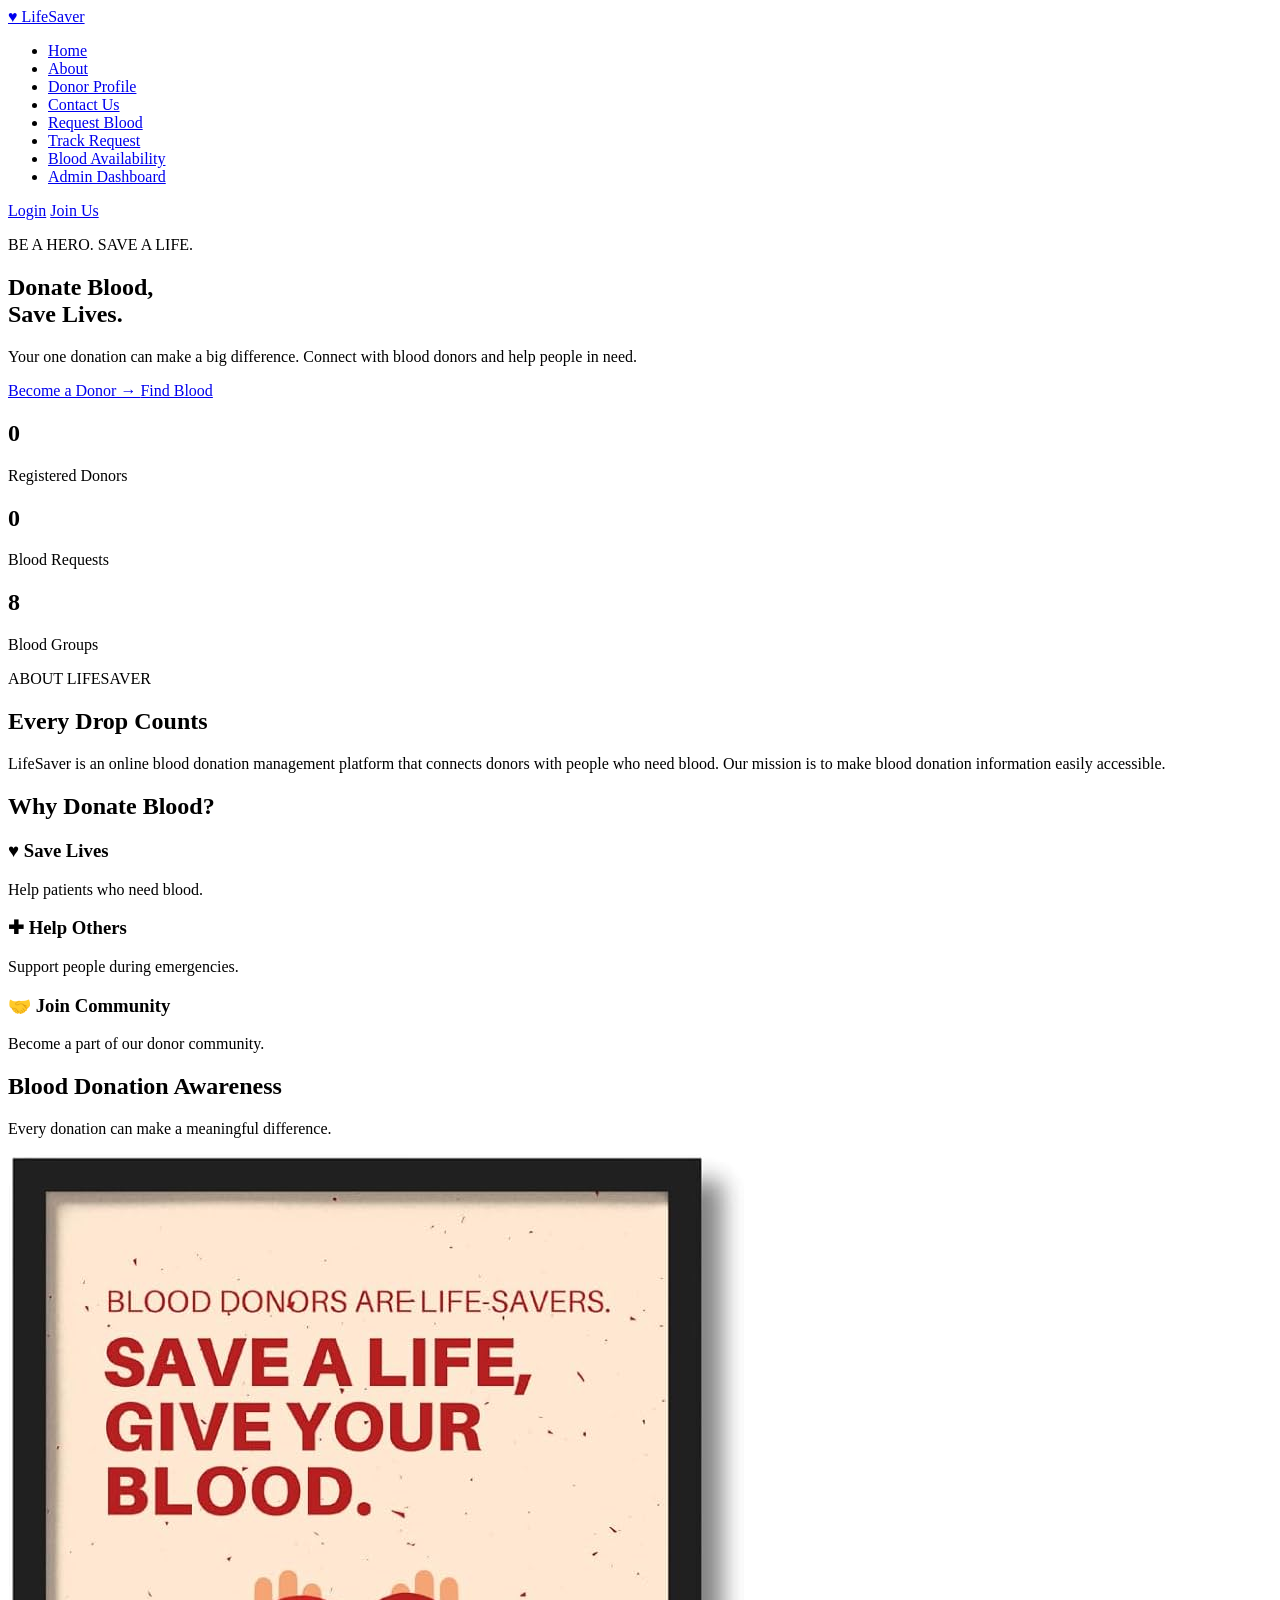
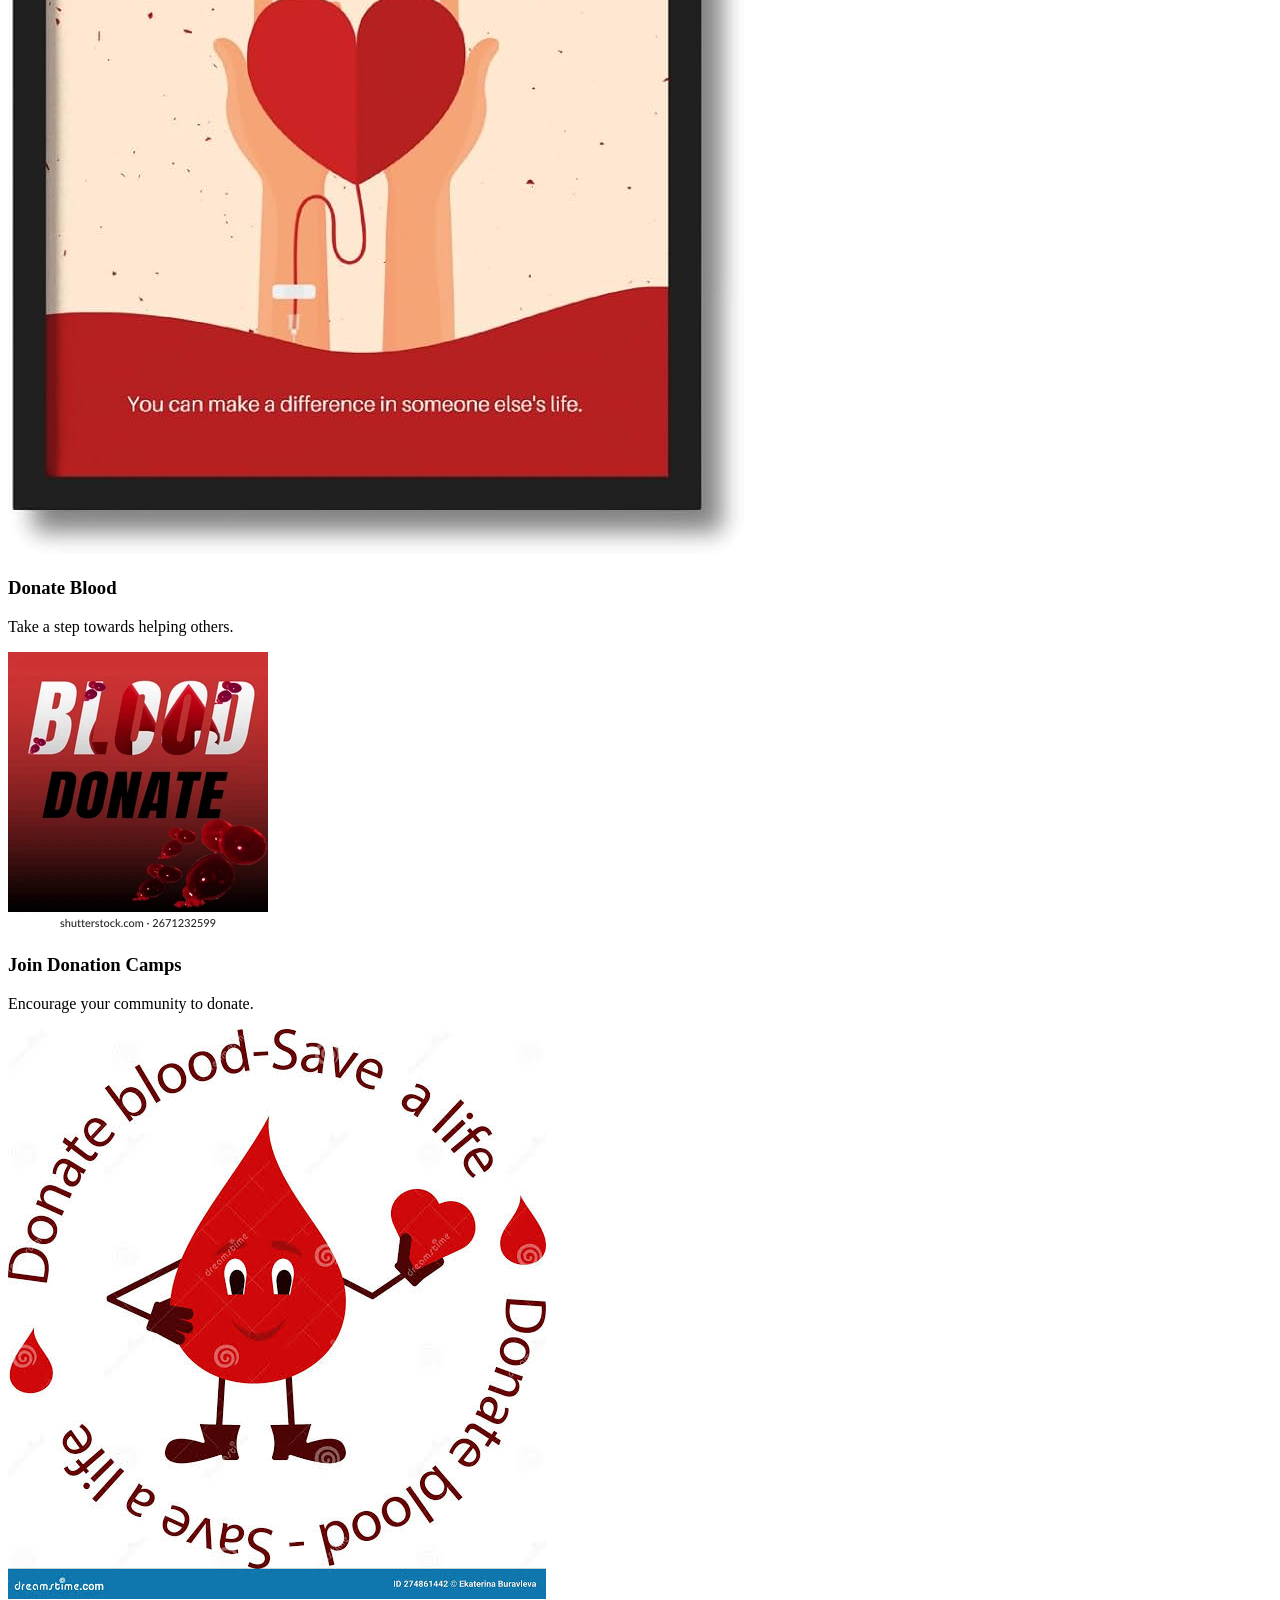
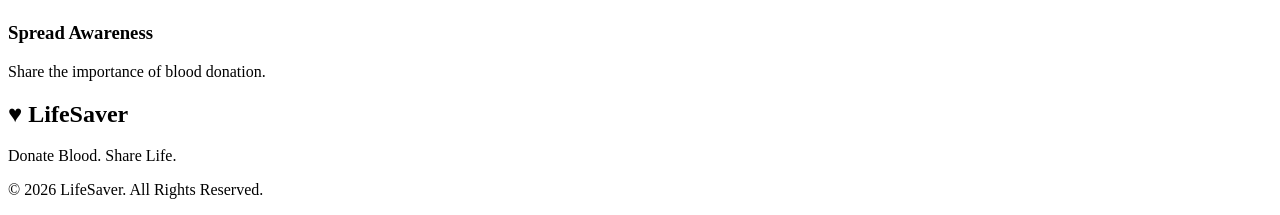
==== index.html @ 7745235a "Add files via upload" ====
<!DOCTYPE html>
<html lang="en">
<head>
    <meta charset="UTF-8">
    <meta name="viewport" content="width=device-width, initial-scale=1.0">

    <title>LifeSaver | Blood Donation Management</title>

    <link rel="stylesheet" href="CSS/style.css">
</head>

<body>

    <!-- Navigation Bar -->
    <header>
        <nav class="navbar">

            <a href="index.html" class="logo">
                ♥ LifeSaver
            </a>

            <ul class="nav-links">
                <li><a href="index.html">Home</a></li>
                <li><a href="about.html">About</a></li>
                <li><a href="donor-profile.html">Donor Profile</a></li>
                <li><a href="contact.html">Contact Us</a></li>
                <li><a href="blood-request.html">Request Blood</a></li>
                <li><a href="track-request.html">Track Request</a></li>
                <li><a href="availability.html">Blood Availability</a></li>
                <li><a href="admin.html">Admin Dashboard</a></li>
            </ul>

            <div class="nav-buttons">
                <a href="login.html" class="login-btn">Login</a>
                <a href="register.html" class="join-btn">Join Us</a>
            </div>

        </nav>
    </header>

    <!-- Hero Section -->
    <section class="hero">

        <div class="hero-content">

            <p class="tagline">BE A HERO. SAVE A LIFE.</p>

            <h1>
                Donate Blood,<br>
                <span>Save Lives.</span>
            </h1>

            <p class="hero-description">
                Your one donation can make a big difference.
                Connect with blood donors and help people in need.
            </p>

            <div class="hero-buttons">

                <a href="register.html" class="primary-btn">
                    Become a Donor →
                </a>

                <a href="search-donor.html" class="secondary-btn">
                    Find Blood
                </a>

            </div>

        </div>

    </section>

    <!-- Statistics Section -->
    <section class="statistics">

        <div class="stat-card">
            <h2 id="donorCount">0</h2>
            <p>Registered Donors</p>
        </div>

        <div class="stat-card">
            <h2 id="requestCount">0</h2>
            <p>Blood Requests</p>
        </div>

        <div class="stat-card">
            <h2>8</h2>
            <p>Blood Groups</p>
        </div>

    </section>

    <!-- About Section -->
    <section class="about">

        <p class="section-tag">ABOUT LIFESAVER</p>

        <h2>Every Drop Counts</h2>

        <p>
            LifeSaver is an online blood donation management
            platform that connects donors with people who
            need blood. Our mission is to make blood donation
            information easily accessible.
        </p>

    </section>

    <!-- Why Donate Section -->
    <section class="why-donate">

        <h2>Why Donate Blood?</h2>

        <div class="cards">

            <div class="card">
                <h3>♥ Save Lives</h3>
                <p>Help patients who need blood.</p>
            </div>

            <div class="card">
                <h3>✚ Help Others</h3>
                <p>Support people during emergencies.</p>
            </div>

            <div class="card">
                <h3>🤝 Join Community</h3>
                <p>Become a part of our donor community.</p>
            </div>

        </div>

    </section>
    
    <!-- Blood Donation Awareness -->
<section class="awareness">
    <h2>Blood Donation Awareness</h2>
    <p>Every donation can make a meaningful difference.</p>

    <div class="awareness-cards">

        <div class="awareness-card">
            <img src="IMAGES/donation1.jpg" alt="Blood donation awareness">
            <h3>Donate Blood</h3>
            <p>Take a step towards helping others.</p>
        </div>

        <div class="awareness-card">
            <img src="IMAGES/donation2.jpg" alt="Blood donation camp">
            <h3>Join Donation Camps</h3>
            <p>Encourage your community to donate.</p>
        </div>

        <div class="awareness-card">
            <img src="IMAGES/donation3.jpg" alt="Helping people">
            <h3>Spread Awareness</h3>
            <p>Share the importance of blood donation.</p>
        </div>

    </div>
</section>
    <!-- Footer -->
    <footer>

        <h2>♥ LifeSaver</h2>

        <p>Donate Blood. Share Life.</p>

        <p>© 2026 LifeSaver. All Rights Reserved.</p>

    </footer>

    <script src="JS/script.js"></script>

</body>
</html>
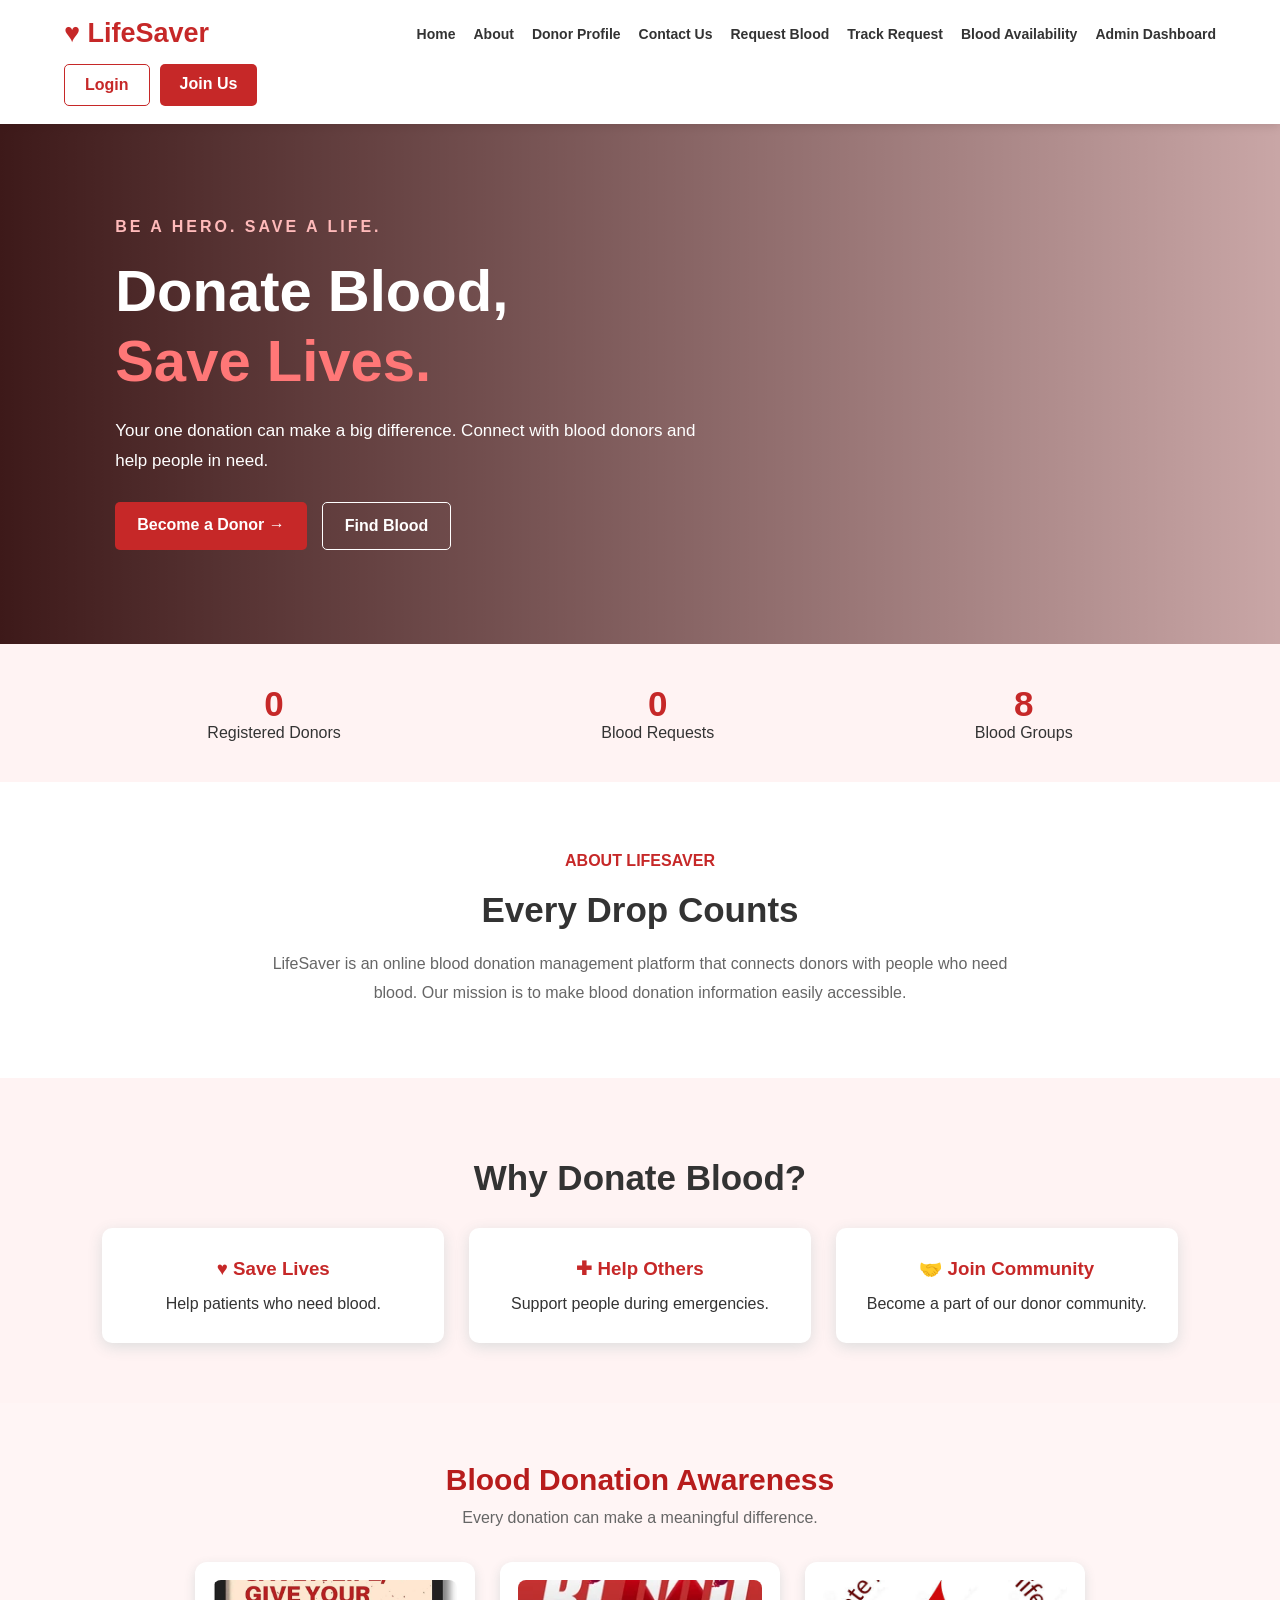
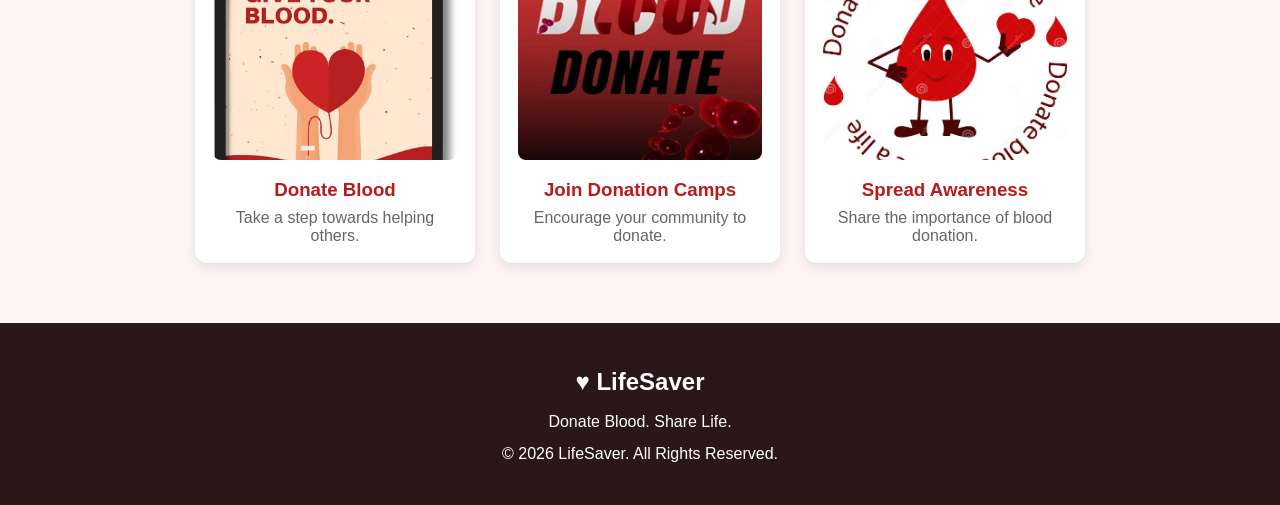
==== commit c8f9dcc5: "Update index.html" ====
--- a/index.html
+++ b/index.html
@@ -7,7 +7,7 @@
 
     <title>LifeSaver | Blood Donation Management</title>
 
-    <link rel="stylesheet" href="CSS/style.css">
+    <link rel="stylesheet" href="css/style.css">
 </head>
 
 <body>
--- a/css/style.css
+++ b/css/style.css
@@ -0,0 +1,631 @@
+
+* {
+    margin: 0;
+    padding: 0;
+    box-sizing: border-box;
+}
+
+body {
+    font-family: Arial, sans-serif;
+    color: #333;
+    background-color: #fff;
+    margin: 0;
+    padding: 0;
+}
+
+/* Navbar */
+.navbar {
+    display: flex;
+    justify-content: space-between;
+    align-items: center;
+    padding: 20px 7%;
+    background: white;
+    flex-wrap: wrap;
+    gap: 15px;
+    box-shadow: 0 2px 10px #ddd;
+}
+
+.logo {
+    color: #c62828;
+    font-size: 27px;
+    font-weight: bold;
+    text-decoration: none;
+}
+
+.nav-links {
+    display: flex;
+    list-style: none;
+    gap: 22px;
+}
+
+.nav-links a {
+    text-decoration: none;
+    color: #333;
+    font-weight: bold;
+}
+
+.nav-links a:hover {
+    color: #c62828;
+}
+
+.nav-buttons {
+    display: flex;
+    gap: 10px;
+}
+
+.login-btn, .join-btn {
+    padding: 11px 20px;
+    text-decoration: none;
+    border-radius: 5px;
+    font-weight: bold;
+}
+
+.login-btn {
+    color: #c62828;
+    border: 1px solid #c62828;
+}
+
+.join-btn {
+    background: #c62828;
+    color: white;
+}
+
+/* Hero Section */
+.hero {
+    min-height: 520px;
+    padding: 80px 9%;
+    display: flex;
+    align-items: center;
+    color: white;
+
+    background:
+    linear-gradient(90deg,
+    rgba(40,0,0,.9),
+    rgba(100,0,0,.35)),
+    url("../images/blood-donation.jpg")
+    center/cover no-repeat;
+}
+
+.hero-content {
+    max-width: 600px;
+}
+
+.tagline {
+    color: #ffbaba;
+    letter-spacing: 3px;
+    font-weight: bold;
+}
+
+.hero h1 {
+    font-size: 58px;
+    margin: 20px 0;
+    line-height: 1.2;
+}
+
+.hero h1 span {
+    color: #ff7777;
+}
+
+.hero-description {
+    line-height: 1.8;
+    margin-bottom: 25px;
+    font-size: 17px;
+}
+
+.hero-buttons {
+    display: flex;
+    gap: 15px;
+    flex-wrap: wrap;
+}
+
+.primary-btn, .secondary-btn {
+    padding: 14px 22px;
+    border-radius: 5px;
+    text-decoration: none;
+    font-weight: bold;
+}
+
+.primary-btn {
+    background: #c62828;
+    color: white;
+}
+
+.secondary-btn {
+    border: 1px solid white;
+    color: white;
+}
+
+/* Statistics */
+.statistics {
+    display: flex;
+    justify-content: space-around;
+    padding: 40px 7%;
+    background: #fff3f3;
+    flex-wrap: wrap;
+    gap: 25px;
+}
+
+.stat-card {
+    text-align: center;
+}
+
+.stat-card h2 {
+    font-size: 35px;
+    color: #c62828;
+}
+
+/* About */
+.about {
+    text-align: center;
+    padding: 70px 10%;
+}
+
+.section-tag {
+    color: #c62828;
+    font-weight: bold;
+}
+
+.about h2, .why-donate h2 {
+    font-size: 35px;
+    margin: 20px 0;
+}
+
+.about > p:last-child {
+    max-width: 750px;
+    margin: auto;
+    color: #666;
+    line-height: 1.8;
+}
+
+/* Why Donate */
+.why-donate {
+    padding: 60px 8%;
+    text-align: center;
+    background: #fff3f3;
+}
+
+.cards {
+    display: flex;
+    gap: 25px;
+    margin-top: 30px;
+    flex-wrap: wrap;
+}
+
+.card {
+    flex: 1;
+    min-width: 200px;
+    padding: 30px 20px;
+    background: white;
+    border-radius: 10px;
+    box-shadow: 0 4px 15px #ddd;
+}
+
+.card h3 {
+    color: #c62828;
+    margin-bottom: 15px;
+}
+
+/* Footer */
+footer {
+    background: #2b1717;
+    color: white;
+    text-align: center;
+    padding: 35px;
+    line-height: 2;
+}
+
+/* Responsive */
+@media(max-width: 768px) {
+
+    .navbar {
+        flex-direction: column;
+    }
+
+    .nav-links {
+        flex-wrap: wrap;
+        justify-content: center;
+    }
+
+    .hero {
+        padding: 60px 7%;
+    }
+
+    .hero h1 {
+        font-size: 40px;
+    }
+
+    .cards {
+        flex-direction: column;
+    }
+}
+.about-page {
+    padding: 60px 10%;
+    text-align: center;
+    background: #fff5f5;
+}
+
+.about-page h1 {
+    color: #b71c1c;
+    font-size: 36px;
+}
+
+.about-intro {
+    max-width: 700px;
+    margin: 20px auto 40px;
+    line-height: 1.8;
+}
+
+.about-content {
+    background: white;
+    padding: 30px;
+    border-radius: 12px;
+    text-align: left;
+    box-shadow: 0 3px 12px #ddd;
+}
+
+.about-content h2 {
+    color: #b71c1c;
+    margin-top: 25px;
+}
+
+.about-content p,
+.about-content li {
+    line-height: 1.8;
+}
+/* Donor Registration Page */
+
+.register-section {
+    max-width: 500px;
+    margin: 50px auto;
+    padding: 30px;
+    background: #fff;
+    border-radius: 12px;
+    box-shadow: 0 4px 15px #ddd;
+    text-align: center;
+}
+
+.register-section h1 {
+    color: #b71c1c;
+    margin-bottom: 10px;
+}
+
+.register-section p {
+    color: #666;
+    margin-bottom: 25px;
+}
+
+.register-section form {
+    display: flex;
+    flex-direction: column;
+    gap: 15px;
+}
+
+.register-section input,
+.register-section select {
+    width: 100%;
+    padding: 13px;
+    border: 1px solid #ccc;
+    border-radius: 6px;
+    font-size: 15px;
+    box-sizing: border-box;
+}
+
+.register-section button {
+    padding: 13px;
+    background: #c62828;
+    color: white;
+    border: none;
+    border-radius: 6px;
+    font-size: 16px;
+    cursor: pointer;
+}
+
+.register-section button:hover {
+    background: #8e0000;
+}
+
+@media (max-width: 600px) {
+    .register-section {
+        margin: 25px 15px;
+        padding: 20px;
+    }
+}
+/* Login Page */
+
+.login-section {
+    max-width: 420px;
+    margin: 60px auto;
+    padding: 30px;
+    background: white;
+    border-radius: 12px;
+    box-shadow: 0 4px 15px #ddd;
+    text-align: center;
+}
+
+.login-section h1 {
+    color: #b71c1c;
+}
+
+.login-section form {
+    display: flex;
+    flex-direction: column;
+    gap: 15px;
+    margin-top: 25px;
+}
+
+.login-section input {
+    padding: 13px;
+    border: 1px solid #ccc;
+    border-radius: 6px;
+}
+
+.login-section button {
+    padding: 13px;
+    background: #c62828;
+    color: white;
+    border: none;
+    border-radius: 6px;
+    cursor: pointer;
+}
+
+.login-section a {
+    color: #c62828;
+    text-decoration: none;
+}
+/* Search Donor Page */
+
+.search-section {
+    max-width: 650px;
+    margin: 50px auto;
+    padding: 35px;
+    background: #fff;
+    border-radius: 12px;
+    box-shadow: 0 4px 15px #ddd;
+    text-align: center;
+}
+
+.search-section h1 {
+    color: #b71c1c;
+    font-size: 30px;
+}
+
+.search-section p {
+    color: #666;
+    margin-bottom: 25px;
+}
+
+.search-section form {
+    display: flex;
+    flex-direction: column;
+    gap: 15px;
+}
+
+.search-section input,
+.search-section select {
+    padding: 14px;
+    border: 1px solid #ccc;
+    border-radius: 6px;
+    font-size: 15px;
+}
+
+.search-section button {
+    padding: 14px;
+    background: #c62828;
+    color: white;
+    border: none;
+    border-radius: 6px;
+    cursor: pointer;
+}
+
+.search-section button:hover {
+    background: #8e0000;
+}
+
+#searchResults {
+    margin-top: 25px;
+    text-align: left;
+}
+
+@media (max-width: 600px) {
+    .search-section {
+        margin: 25px 15px;
+        padding: 20px;
+    }
+}
+/* Donor Profile Page */
+
+.profile-section {
+    max-width: 600px;
+    margin: 50px auto;
+    padding: 35px;
+    background: white;
+    border-radius: 12px;
+    box-shadow: 0 4px 15px #ddd;
+    text-align: center;
+}
+
+.profile-section h1 {
+    color: #b71c1c;
+    font-size: 30px;
+}
+
+.profile-section p {
+    color: #666;
+}
+
+.profile-section form {
+    display: flex;
+    flex-direction: column;
+    gap: 15px;
+    margin-top: 25px;
+}
+
+.profile-section input {
+    padding: 14px;
+    border: 1px solid #ccc;
+    border-radius: 6px;
+}
+
+.profile-section button {
+    padding: 14px;
+    background: #c62828;
+    color: white;
+    border: none;
+    border-radius: 6px;
+    cursor: pointer;
+}
+
+.profile-card {
+    margin-top: 25px;
+    padding: 20px;
+    background: #fff5f5;
+    border-radius: 10px;
+    text-align: left;
+}
+
+@media (max-width: 600px) {
+    .profile-section {
+        margin: 25px 15px;
+        padding: 20px;
+    }
+}
+/* Blood Request Page */
+
+.request-section {
+    max-width: 550px;
+    margin: 50px auto;
+    padding: 35px;
+    background: white;
+    border-radius: 12px;
+    box-shadow: 0 4px 15px #ddd;
+    text-align: center;
+}
+
+.request-section h1 {
+    color: #b71c1c;
+    font-size: 30px;
+}
+
+.request-section p {
+    color: #666;
+    margin-bottom: 25px;
+}
+
+.request-section form {
+    display: flex;
+    flex-direction: column;
+    gap: 15px;
+}
+
+.request-section input,
+.request-section select {
+    padding: 14px;
+    border: 1px solid #ccc;
+    border-radius: 6px;
+    font-size: 15px;
+}
+
+.request-section button {
+    padding: 14px;
+    background: #c62828;
+    color: white;
+    border: none;
+    border-radius: 6px;
+    cursor: pointer;
+}
+
+.request-section button:hover {
+    background: #8e0000;
+}
+
+@media (max-width: 600px) {
+    .request-section {
+        margin: 25px 15px;
+        padding: 20px;
+    }
+}
+/* Navbar Improvement */
+.navbar {
+    display: flex;
+    align-items: center;
+    justify-content: space-between;
+    flex-wrap: wrap;
+    gap: 15px;
+    padding: 18px 5%;
+}
+
+.nav-links {
+    display: flex;
+    align-items: center;
+    flex-wrap: wrap;
+    gap: 18px;
+}
+
+.nav-links a {
+    text-decoration: none;
+    font-size: 14px;
+    transition: 0.3s;
+}
+
+.nav-links a:hover {
+    color: #c62828;
+}
+/* Blood Donation Awareness Section */
+.awareness {
+    padding: 60px 5%;
+    text-align: center;
+    background: #fff5f5;
+}
+
+.awareness h2 {
+    color: #b71c1c;
+    font-size: 30px;
+    margin-bottom: 12px;
+}
+
+.awareness > p {
+    color: #666;
+    margin-bottom: 35px;
+}
+
+.awareness-cards {
+    display: flex;
+    justify-content: center;
+    flex-wrap: wrap;
+    gap: 25px;
+}
+
+.awareness-card {
+    background: white;
+    width: 280px;
+    padding: 18px;
+    border-radius: 12px;
+    box-shadow: 0 4px 12px #ddd;
+    transition: 0.3s;
+}
+
+.awareness-card:hover {
+    transform: translateY(-5px);
+}
+
+.awareness-card img {
+    width: 100%;
+    height: 180px;
+    object-fit: cover;
+    border-radius: 8px;
+}
+
+.awareness-card h3 {
+    color: #b71c1c;
+    margin: 15px 0 8px;
+}
+
+.awareness-card p {
+    color: #666;
+}
+
+@media (max-width: 600px) {
+    .awareness-card {
+        width: 100%;
+    }
+}
